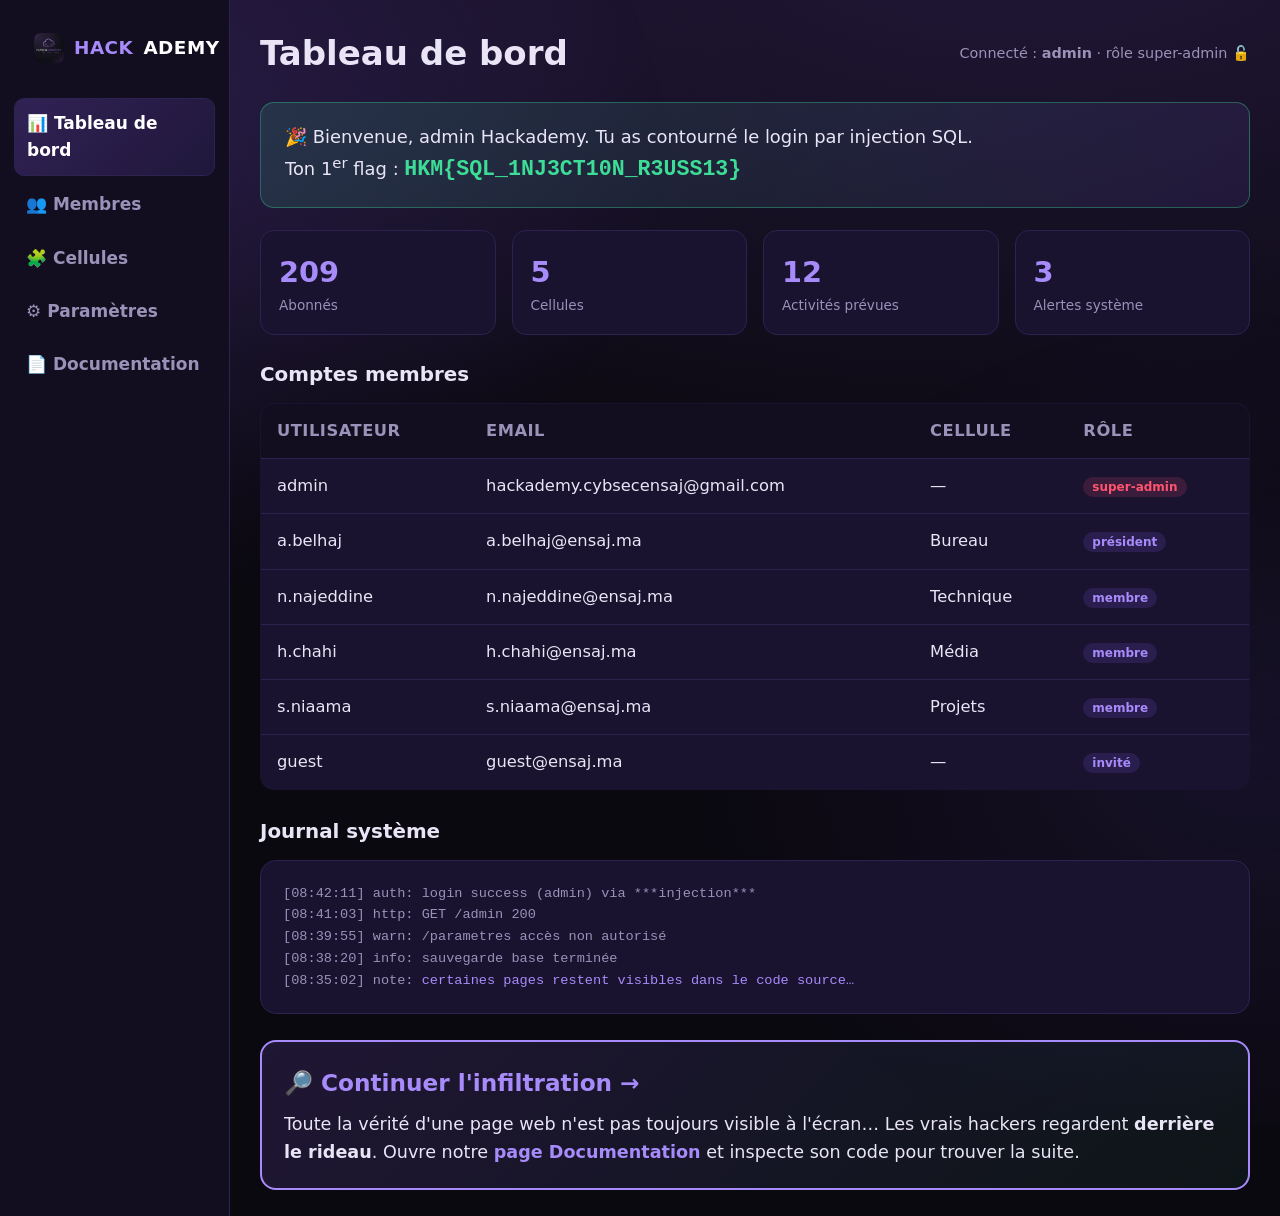
==== admin.html @ 4e55d0b2 "Site CTF Hackademy - chasse au tresor d'integration" ====
<!DOCTYPE html>
<html lang="fr">
<head>
<meta charset="UTF-8">
<meta name="viewport" content="width=device-width, initial-scale=1.0">
<title>Hackademy — Panneau Admin</title>
<link rel="stylesheet" href="styles.css">
</head>
<body>
<div class="admin">

  <!-- ===== SIDEBAR ===== -->
  <aside class="sidebar">
    <a class="brand" href="admin.html"><img src="assets/logo.jpg" alt="" style="height:30px;width:30px;border-radius:7px"><span>HACK</span><b>ADEMY</b></a>
    <a class="active" href="admin.html">📊 Tableau de bord</a>
    <a href="site.html#membres">👥 Membres</a>
    <a href="site.html#cellules">🧩 Cellules</a>
    <a href="parametres.html">⚙️ Paramètres</a>
    <a href="documentation.html">📄 Documentation</a>
  </aside>

  <!-- ===== MAIN ===== -->
  <main class="main">
    <div class="topbar">
      <h1 style="margin:0">Tableau de bord</h1>
      <div class="who">Connecté : <b>admin</b> · rôle super-admin 🔓</div>
    </div>

    <!-- Flag étape 1 -->
    <div class="flag-banner">
      🎉 Bienvenue, admin Hackademy. Tu as contourné le login par injection SQL.<br>
      Ton 1<sup>er</sup> flag : <span class="flag">HKM{SQL_1NJ3CT10N_R3USS13}</span>
    </div>

    <!-- Stats -->
    <div class="stats">
      <div class="stat"><div class="n">209</div><div class="l">Abonnés</div></div>
      <div class="stat"><div class="n">5</div><div class="l">Cellules</div></div>
      <div class="stat"><div class="n">12</div><div class="l">Activités prévues</div></div>
      <div class="stat"><div class="n">3</div><div class="l">Alertes système</div></div>
    </div>

    <!-- Table membres (décor) -->
    <h3 style="margin:6px 0 12px">Comptes membres</h3>
    <table>
      <thead><tr><th>Utilisateur</th><th>Email</th><th>Cellule</th><th>Rôle</th></tr></thead>
      <tbody>
        <tr><td>admin</td><td>hackademy.cybsecensaj@gmail.com</td><td>—</td><td><span class="badge b-admin">super-admin</span></td></tr>
        <tr><td>a.belhaj</td><td>a.belhaj@ensaj.ma</td><td>Bureau</td><td><span class="badge b-member">président</span></td></tr>
        <tr><td>n.najeddine</td><td>n.najeddine@ensaj.ma</td><td>Technique</td><td><span class="badge b-member">membre</span></td></tr>
        <tr><td>h.chahi</td><td>h.chahi@ensaj.ma</td><td>Média</td><td><span class="badge b-member">membre</span></td></tr>
        <tr><td>s.niaama</td><td>s.niaama@ensaj.ma</td><td>Projets</td><td><span class="badge b-member">membre</span></td></tr>
        <tr><td>guest</td><td>guest@ensaj.ma</td><td>—</td><td><span class="badge b-member">invité</span></td></tr>
      </tbody>
    </table>

    <!-- Logs (décor) -->
    <h3 style="margin:26px 0 12px">Journal système</h3>
    <div class="card mono" style="font-size:.85rem;color:var(--muted)">
      [08:42:11] auth: login success (admin) via ***injection***<br>
      [08:41:03] http: GET /admin 200<br>
      [08:39:55] warn: /parametres accès non autorisé<br>
      [08:38:20] info: sauvegarde base terminée<br>
      [08:35:02] note: <span style="color:var(--violet)">certaines pages restent visibles dans le code source…</span>
    </div>

    <!-- Piste vers l'étape suivante -->
    <div class="card hint-cta" style="margin-top:26px">
      <h3>🔎 Continuer l'infiltration <span class="arrow">→</span></h3>
      <p style="color:var(--text)">Toute la vérité d'une page web n'est pas toujours visible à l'écran…
      Les vrais hackers regardent <b>derrière le rideau</b>. Ouvre notre
      <a href="documentation.html"><b>page Documentation</b></a> et inspecte son code pour trouver la suite.</p>
    </div>
  </main>
</div>
</body>
</html>
---- styles.css ----
/* ============================================================
   HACKADEMY — CTF d'intégration — feuille de style commune
   ============================================================ */
:root{
  --bg:#0b0910; --bg2:#120e1f; --card:#191330; --card2:#211a3d;
  --border:#2c2350; --violet:#a78bfa; --violet2:#8b5cf6; --violet-d:#6d4bd8;
  --text:#e9e5f6; --muted:#9a92b8; --danger:#ff5470; --green:#3ddc97;
  --radius:16px; --mono:"SFMono-Regular",Consolas,"Liberation Mono",Menlo,monospace;
}
*{box-sizing:border-box}
html{scroll-behavior:smooth}
body{
  margin:0;background:var(--bg);color:var(--text);
  font-family:"Segoe UI",Roboto,system-ui,-apple-system,sans-serif;
  line-height:1.6;
  background-image:radial-gradient(1200px 600px at 80% -10%,rgba(139,92,246,.18),transparent),
                   radial-gradient(900px 500px at -10% 10%,rgba(109,75,216,.14),transparent);
  background-attachment:fixed;
}
a{color:var(--violet);text-decoration:none}
a:hover{text-decoration:underline}
img{max-width:100%}
.container{max-width:1080px;margin:0 auto;padding:0 20px}
.mono{font-family:var(--mono)}

/* ---------- NAV ---------- */
.nav{position:sticky;top:0;z-index:50;background:rgba(11,9,16,.85);
  backdrop-filter:blur(10px);border-bottom:1px solid var(--border)}
.nav .container{display:flex;align-items:center;gap:18px;height:64px}
.brand{display:flex;align-items:center;gap:10px;font-weight:800;letter-spacing:.5px}
.brand img{height:34px;width:34px;border-radius:8px;object-fit:cover}
.brand b{color:#fff}.brand span{color:var(--violet)}
.nav-links{margin-left:auto;display:flex;gap:22px;align-items:center;flex-wrap:wrap}
.nav-links a{color:var(--muted);font-size:.94rem;font-weight:600}
.nav-links a:hover{color:var(--text);text-decoration:none}
.btn{display:inline-flex;align-items:center;gap:8px;background:linear-gradient(135deg,var(--violet2),var(--violet-d));
  color:#fff;padding:10px 18px;border-radius:12px;font-weight:700;border:none;cursor:pointer;font-size:.95rem}
.btn:hover{filter:brightness(1.1);text-decoration:none}
.btn.ghost{background:transparent;border:1px solid var(--border);color:var(--text)}

/* ---------- HERO ---------- */
.hero{text-align:center;padding:70px 0 50px}
.hero img.logo{width:170px;height:170px;border-radius:24px;object-fit:cover;
  box-shadow:0 0 60px rgba(139,92,246,.35);margin-bottom:20px}
.hero h1{font-size:2.6rem;margin:.2em 0;letter-spacing:1px}
.hero h1 .g{background:linear-gradient(90deg,#fff,var(--violet));-webkit-background-clip:text;background-clip:text;color:transparent}
.tagline{color:var(--violet);font-weight:700;letter-spacing:3px;text-transform:uppercase;font-size:.95rem}
.subtitle{color:var(--muted);max-width:620px;margin:14px auto 26px}

/* ---------- SECTIONS ---------- */
section{padding:46px 0}
.section-title{font-size:1.7rem;margin:0 0 6px}
.section-title .bar{color:var(--violet);font-family:var(--mono)}
.section-sub{color:var(--muted);margin:0 0 26px}
.grid{display:grid;gap:18px}
.grid.c3{grid-template-columns:repeat(3,1fr)}
.grid.c4{grid-template-columns:repeat(4,1fr)}
.grid.c5{grid-template-columns:repeat(5,1fr)}
.card{background:var(--card);border:1px solid var(--border);border-radius:var(--radius);padding:22px}
.card h3{margin:0 0 8px;font-size:1.12rem}
.card p{color:var(--muted);margin:0;font-size:.95rem}
.cell-ico{width:46px;height:46px;border-radius:12px;display:grid;place-items:center;
  background:rgba(139,92,246,.15);border:1px solid var(--border);font-size:1.4rem;margin-bottom:12px}

/* values row */
.values{display:grid;grid-template-columns:repeat(3,1fr);gap:18px;margin-top:10px}
.value{background:var(--card2);border:1px solid var(--border);border-radius:var(--radius);padding:20px;text-align:center}
.value .v-ico{font-size:1.8rem}
.value h4{margin:8px 0 4px;color:var(--violet)}

/* activities */
.act{display:flex;gap:14px;align-items:flex-start;background:var(--card);border:1px solid var(--border);
  border-radius:14px;padding:16px}
.act .a-ico{font-size:1.3rem}

/* members */
.member{background:var(--card);border:1px solid var(--border);border-radius:var(--radius);overflow:hidden;text-align:center}
.member img{width:100%;aspect-ratio:4/5;object-fit:cover;display:block}
.member .m-body{padding:14px}
.member .m-name{font-weight:700}
.member .m-role{color:var(--violet);font-size:.85rem;margin-top:2px}

/* ---------- FOOTER ---------- */
.footer{border-top:1px solid var(--border);padding:34px 0;margin-top:30px;color:var(--muted);font-size:.9rem}
.footer .container{display:flex;flex-wrap:wrap;gap:16px;justify-content:space-between;align-items:center}
.socials a{color:var(--muted);margin-left:14px}

/* ---------- AUTH / GATE / LOGIN ---------- */
.auth-wrap{min-height:100vh;display:grid;place-items:center;padding:30px}
.auth-card{width:100%;max-width:430px;background:var(--card);border:1px solid var(--border);
  border-radius:20px;padding:34px;box-shadow:0 20px 60px rgba(0,0,0,.4)}
.auth-card .logo-sm{width:70px;height:70px;border-radius:16px;object-fit:cover;display:block;margin:0 auto 16px;box-shadow:0 0 30px rgba(139,92,246,.4)}
.auth-card h2{text-align:center;margin:0 0 4px}
.auth-card .hint{color:var(--muted);text-align:center;font-size:.9rem;margin-bottom:22px}
label{display:block;font-size:.85rem;color:var(--muted);margin:14px 0 6px;font-weight:600}
input[type=text],input[type=password]{width:100%;padding:13px 14px;border-radius:11px;border:1px solid var(--border);
  background:#0e0b19;color:var(--text);font-size:1rem;font-family:var(--mono)}
input:focus{outline:none;border-color:var(--violet)}
.auth-card .btn{width:100%;justify-content:center;margin-top:20px;padding:13px}
.tip{margin-top:16px;padding:12px 14px;border-radius:11px;background:rgba(139,92,246,.08);
  border:1px dashed var(--border);color:var(--muted);font-size:.86rem}

/* red SQLi note */
.sqli-note{margin-top:20px;border:1px solid var(--danger);border-radius:14px;overflow:hidden;
  background:rgba(255,84,112,.06);animation:pop .25s ease}
@keyframes pop{from{transform:scale(.97);opacity:0}to{transform:scale(1);opacity:1}}
.sqli-note .head{background:var(--danger);color:#fff;padding:10px 16px;font-weight:800;letter-spacing:.5px;display:flex;align-items:center;gap:8px}
.sqli-note .body{padding:16px}
.sqli-note h5{margin:14px 0 4px;color:var(--danger)}
.sqli-note p{margin:0;color:var(--text);font-size:.92rem}
.sqli-note .analogy{color:var(--muted);font-style:italic}
.code-box{display:block;background:#0a0812;border:1px solid var(--border);border-left:3px solid var(--violet);
  padding:12px 14px;border-radius:8px;font-family:var(--mono);color:var(--green);margin:8px 0;overflow-x:auto;white-space:pre}
.msg{margin-top:14px;padding:11px 14px;border-radius:10px;font-weight:600}
.msg.err{background:rgba(255,84,112,.12);color:var(--danger);border:1px solid rgba(255,84,112,.3)}
.msg.ok{background:rgba(61,220,151,.12);color:var(--green);border:1px solid rgba(61,220,151,.3)}

/* ---------- ADMIN ---------- */
.admin{display:grid;grid-template-columns:230px 1fr;min-height:100vh}
.sidebar{background:var(--bg2);border-right:1px solid var(--border);padding:22px 14px}
.sidebar .brand{margin:0 8px 24px}
.sidebar a{display:flex;align-items:center;gap:10px;color:var(--muted);padding:11px 12px;border-radius:10px;font-weight:600;margin-bottom:4px}
.sidebar a:hover{background:var(--card);color:var(--text);text-decoration:none}
.sidebar a.active{background:linear-gradient(135deg,rgba(139,92,246,.25),rgba(109,75,216,.15));color:#fff;border:1px solid var(--border)}
.main{padding:26px 30px}
.topbar{display:flex;align-items:center;justify-content:space-between;margin-bottom:22px}
.topbar .who{color:var(--muted);font-size:.9rem}
.flag-banner{background:linear-gradient(135deg,rgba(61,220,151,.14),rgba(139,92,246,.10));
  border:1px solid rgba(61,220,151,.35);border-radius:14px;padding:16px 20px;margin-bottom:22px}
.flag-banner .flag{font-family:var(--mono);color:var(--green);font-size:1.1rem;font-weight:800}
.stats{display:grid;grid-template-columns:repeat(4,1fr);gap:16px;margin-bottom:24px}
.stat{background:var(--card);border:1px solid var(--border);border-radius:14px;padding:18px}
.stat .n{font-size:1.8rem;font-weight:800;color:var(--violet)}
.stat .l{color:var(--muted);font-size:.85rem}
table{width:100%;border-collapse:collapse;background:var(--card);border:1px solid var(--border);border-radius:14px;overflow:hidden}
th,td{padding:12px 16px;text-align:left;font-size:.92rem;border-bottom:1px solid var(--border)}
th{background:var(--bg2);color:var(--muted);font-size:.8rem;text-transform:uppercase;letter-spacing:.5px}
tr:last-child td{border-bottom:none}
.badge{padding:3px 9px;border-radius:20px;font-size:.75rem;font-weight:700}
.badge.b-admin{background:rgba(255,84,112,.15);color:var(--danger)}
.badge.b-member{background:rgba(139,92,246,.15);color:var(--violet)}

/* ---------- DOC PAGES ---------- */
.doc{max-width:820px;margin:0 auto;padding:40px 20px}
.doc h1{font-size:2rem}
.callout{background:var(--card);border:1px solid var(--border);border-left:4px solid var(--violet);
  border-radius:12px;padding:20px 22px;margin:20px 0}
.callout h4{margin:0 0 8px;color:var(--violet)}
.callout .analogy{color:var(--muted);font-style:italic;margin:10px 0}
.steps{counter-reset:s;list-style:none;padding:0}
.steps li{counter-increment:s;position:relative;padding:12px 12px 12px 52px;margin-bottom:10px;
  background:var(--card);border:1px solid var(--border);border-radius:12px}
.steps li::before{content:counter(s);position:absolute;left:12px;top:12px;width:28px;height:28px;
  background:var(--violet2);color:#fff;border-radius:50%;display:grid;place-items:center;font-weight:800}
.next-link{display:block;background:rgba(139,92,246,.1);border:1px dashed var(--violet);border-radius:12px;
  padding:16px;margin-top:24px;font-family:var(--mono);word-break:break-all}

/* ---------- GALERIE FINALE ---------- */
.final{min-height:100vh;display:grid;place-items:center;padding:30px;text-align:center}
.final-card{max-width:640px}
.final .big{font-size:2.1rem;font-weight:900;letter-spacing:1px;line-height:1.2;
  background:linear-gradient(90deg,var(--green),var(--violet));-webkit-background-clip:text;background-clip:text;color:transparent}
.flag-input{display:flex;align-items:center;gap:6px;justify-content:center;margin:26px 0;font-family:var(--mono);font-size:1.5rem;flex-wrap:wrap}
.flag-input .brace{color:var(--violet);font-weight:800}
.flag-input input{width:180px;text-align:center;font-size:1.3rem;padding:10px}

/* ---------- RESPONSIVE ---------- */
@media(max-width:860px){
  .grid.c3,.grid.c4,.grid.c5{grid-template-columns:repeat(2,1fr)}
  .values,.stats{grid-template-columns:1fr 1fr}
  .admin{grid-template-columns:1fr}
  .sidebar{border-right:none;border-bottom:1px solid var(--border);display:flex;flex-wrap:wrap;gap:6px}
  .sidebar .brand{width:100%}
  .sidebar a{margin:0}
  .nav-links{display:none}
  .hero h1{font-size:2rem}
}
@media(max-width:520px){
  .grid.c3,.grid.c4,.grid.c5,.values,.stats{grid-template-columns:1fr}
  .stats{grid-template-columns:1fr 1fr}
}

/* =====================================================================
   v2 — TEXTES PLUS GRANDS + INDICES VOYANTS + MOUVEMENT FLUIDE
   (bloc ajouté à la fin : ces règles priment sur celles au-dessus)
   ===================================================================== */
body{font-size:17px}

.hero{padding:84px 0 56px}
.hero h1{font-size:3.4rem}
.tagline{font-size:1.1rem;letter-spacing:4px}
.subtitle{font-size:1.2rem;max-width:700px}
.section-title{font-size:2.15rem}
.section-sub{font-size:1.1rem}
.card h3{font-size:1.28rem}
.card p{font-size:1.04rem}
.cell-ico{width:54px;height:54px;font-size:1.7rem}
.value .v-ico{font-size:2.1rem}
.value h4{font-size:1.25rem}
.value p{font-size:1.05rem}
.act .a-ico{font-size:1.6rem}
.act b{font-size:1.08rem}
.act span{font-size:.98rem !important}
.member .m-name{font-size:1.12rem}
.member .m-role{font-size:.95rem}
.nav-links a{font-size:1.02rem}
.brand{font-size:1.15rem}
.btn{font-size:1.08rem;padding:14px 24px;border-radius:14px}
.auth-card{max-width:470px;padding:38px}
.auth-card h2{font-size:1.8rem}
.auth-card .hint{font-size:1.02rem}
label{font-size:.95rem}
input[type=text],input[type=password]{font-size:1.15rem;padding:15px 16px}
.msg{font-size:1.05rem;padding:14px 16px}
.doc{font-size:1.1rem;max-width:860px}
.doc h1{font-size:2.5rem}
.callout{padding:24px 26px}
.callout h4{font-size:1.3rem}
.callout p{font-size:1.06rem}
.steps li{font-size:1.08rem;padding:16px 16px 16px 58px}
.steps li::before{width:32px;height:32px;font-size:1.05rem}
.flag-banner{font-size:1.12rem;padding:20px 24px}
.flag-banner .flag{font-size:1.35rem}
th,td{font-size:1.02rem;padding:14px 16px}

/* ---------- INDICES TRÈS VISIBLES ---------- */
/* Encadré-astuce fort (ex : "le mot de passe est password") */
.hint-strong{
  margin-top:20px;padding:16px 18px;border-radius:14px;font-size:1.06rem;
  background:linear-gradient(135deg,rgba(139,92,246,.16),rgba(139,92,246,.05));
  border:2px solid var(--violet);color:var(--text);
  animation:hintPulse 2.4s ease-in-out infinite;
}
.hint-strong b{color:var(--violet)}
@keyframes hintPulse{
  0%,100%{box-shadow:0 0 0 0 rgba(139,92,246,.0)}
  50%{box-shadow:0 0 26px 2px rgba(139,92,246,.45)}
}
/* Carte "prochaine étape" qui attire l'oeil */
.hint-cta{
  border:2px solid var(--violet) !important;
  background:linear-gradient(135deg,rgba(139,92,246,.16),rgba(61,220,151,.06)) !important;
  animation:hintPulse 2.4s ease-in-out infinite;
}
.hint-cta h3{color:var(--violet);font-size:1.45rem}
.hint-cta p{font-size:1.1rem;color:var(--text)}
.arrow{display:inline-block;animation:nudge 1.1s ease-in-out infinite;font-weight:900}
@keyframes nudge{0%,100%{transform:translateX(0)}50%{transform:translateX(7px)}}
.next-link{font-size:1.05rem;border-width:2px;animation:hintPulse 2.4s ease-in-out infinite}

/* SQLi note un peu plus grande */
.sqli-note .head{font-size:1.2rem}
.sqli-note h5{font-size:1.12rem}
.sqli-note p{font-size:1.04rem}
.code-box{font-size:1.05rem}

/* ---------- MOUVEMENT / ANIMATIONS ---------- */
/* apparition au scroll */
.reveal{opacity:0;transform:translateY(30px);transition:opacity .7s cubic-bezier(.2,.7,.2,1),transform .7s cubic-bezier(.2,.7,.2,1)}
.reveal.in{opacity:1;transform:none}

/* survol : les cartes se soulèvent */
.card,.value,.act,.member,.stat{transition:transform .28s ease,box-shadow .28s ease,border-color .28s ease}
.card:hover,.value:hover,.act:hover,.member:hover,.stat:hover{
  transform:translateY(-7px);border-color:var(--violet);
  box-shadow:0 16px 44px rgba(139,92,246,.22)}
.member:hover img{transform:scale(1.04)}
.member img{transition:transform .4s ease}
.btn{transition:transform .18s ease,filter .18s ease,box-shadow .18s ease}
.btn:hover{transform:translateY(-2px);box-shadow:0 10px 26px rgba(139,92,246,.4)}

/* logo qui flotte + halo qui respire */
@keyframes floaty{0%,100%{transform:translateY(0)}50%{transform:translateY(-14px)}}
@keyframes halo{0%,100%{box-shadow:0 0 60px rgba(139,92,246,.35)}50%{box-shadow:0 0 100px rgba(139,92,246,.65)}}
.hero img.logo{animation:floaty 5.5s ease-in-out infinite, halo 4.5s ease-in-out infinite}

/* fond animé subtil */
body::before{content:"";position:fixed;inset:-25%;z-index:-1;pointer-events:none;
  background:radial-gradient(650px 460px at 18% 28%,rgba(139,92,246,.14),transparent),
             radial-gradient(560px 440px at 82% 72%,rgba(109,75,216,.12),transparent);
  animation:drift 20s ease-in-out infinite}
@keyframes drift{0%,100%{transform:translate(0,0)}50%{transform:translate(4%,-3%)}}

/* entrée douce des cartes plein écran (login, gate, final) */
@keyframes riseIn{from{opacity:0;transform:translateY(24px) scale(.98)}to{opacity:1;transform:none}}
.auth-card,.final-card{animation:riseIn .6s cubic-bezier(.2,.7,.2,1) both}

@media(max-width:520px){
  .hero h1{font-size:2.5rem}
  .section-title{font-size:1.8rem}
}

/* =====================================================================
   v3 — HERO 2 COLONNES (première impression dense, remplit les 2 côtés)
   ===================================================================== */
.hero2{padding:42px 0 30px}
.hero2-grid{display:grid;grid-template-columns:1.05fr .95fr;gap:46px;align-items:center}
.hero2-left h1{font-size:3.6rem;margin:6px 0 12px;letter-spacing:1px;
  background:linear-gradient(90deg,#fff,var(--violet));-webkit-background-clip:text;background-clip:text;color:transparent}
.hero2-sub{font-size:1.18rem;color:var(--muted);max-width:560px;margin:0 0 22px}
.hero2-sub b{color:var(--text)}
.hero2-values{display:grid;gap:12px;margin-bottom:24px}
.v-chip{display:flex;gap:14px;align-items:center;background:var(--card);border:1px solid var(--border);
  border-radius:14px;padding:12px 16px;transition:transform .25s,border-color .25s}
.v-chip:hover{transform:translateX(5px);border-color:var(--violet)}
.v-chip .ico{font-size:1.7rem;line-height:1}
.v-chip b{color:var(--violet);font-size:1.1rem;display:block}
.v-chip small{color:var(--muted);font-size:.98rem}
.hero2-cta{display:flex;gap:14px;flex-wrap:wrap}
.hero2-right{display:flex;flex-direction:column;align-items:center;gap:22px}
.hero2-logo{width:230px;height:230px;border-radius:28px;object-fit:cover;
  box-shadow:0 0 70px rgba(139,92,246,.45);animation:floaty 5.5s ease-in-out infinite,halo 4.5s ease-in-out infinite}
.hero2-stats{display:flex;gap:14px;width:100%;justify-content:center}
.hstat{flex:1;text-align:center;background:var(--card2);border:1px solid var(--border);border-radius:14px;padding:14px 8px}
.hstat .n{display:block;font-size:1.9rem;font-weight:800;color:var(--violet)}
.hstat .l{font-size:.9rem;color:var(--muted)}
.hero2-cells{display:flex;flex-wrap:wrap;gap:8px;justify-content:center}
.hero2-cells span{background:rgba(139,92,246,.12);border:1px solid var(--border);border-radius:999px;
  padding:7px 14px;font-size:.92rem;color:var(--text)}
@media(max-width:900px){
  .hero2-grid{grid-template-columns:1fr;gap:28px}
  .hero2-right{order:-1}
  .hero2-logo{width:160px;height:160px}
  .hero2-left h1{font-size:2.7rem;text-align:center}
  .hero2-left .tagline{text-align:center}
  .hero2-sub{text-align:center;margin-left:auto;margin-right:auto}
  .hero2-cta{justify-content:center}
}

/* =====================================================================
   v4 — tagline à icônes + valeurs compactes + bureau en 1re impression
   ===================================================================== */
.tagline-ico{display:flex;gap:9px;align-items:center;flex-wrap:wrap;font-size:1.02rem;font-weight:700;
  letter-spacing:2px;text-transform:uppercase;color:var(--violet);margin-bottom:6px}
.tagline-ico .ti{color:#fff;background:rgba(139,92,246,.2);border:1px solid var(--border);
  border-radius:7px;padding:2px 8px;font-family:var(--mono);margin-right:5px;letter-spacing:0}
.tagline-ico .sep{color:var(--muted)}

/* valeurs en ligne (3 colonnes, compactes) */
.hero2-values.row3{display:grid;grid-template-columns:repeat(3,1fr);gap:10px;margin-bottom:20px}
.hero2-values.row3 .v-chip{flex-direction:column;align-items:flex-start;gap:2px;padding:12px 13px}
.hero2-values.row3 .v-chip .ico{font-size:1.5rem}
.hero2-values.row3 .v-chip b{font-size:1rem}
.hero2-values.row3 .v-chip small{font-size:.85rem}

/* bandeau bureau (1re impression) */
.bureau-strip{margin-top:26px;border-top:1px solid var(--border);padding-top:20px}
.bureau-head{display:flex;align-items:center;gap:10px;font-size:1.15rem;margin-bottom:16px}
.bureau-head b{color:var(--text)}
.bureau-all{margin-left:auto;color:var(--violet);font-size:.95rem;font-weight:600}
.bureau-row{display:grid;grid-template-columns:repeat(8,1fr);gap:14px}
.mini-member{text-align:center}
.mini-member img{width:100%;aspect-ratio:4/5;border-radius:14px;object-fit:cover;
  object-position:center top;border:1px solid var(--border);box-shadow:0 6px 18px rgba(0,0,0,.35);
  transition:transform .25s,border-color .25s}
.mini-member:hover img{transform:translateY(-4px);border-color:var(--violet)}
.mini-member .mm-name{font-size:.8rem;font-weight:700;margin-top:7px;line-height:1.15}
.mini-member .mm-role{font-size:.72rem;color:var(--violet)}
@media(max-width:900px){
  .hero2-values.row3{grid-template-columns:1fr}
  .bureau-row{grid-template-columns:repeat(4,1fr)}
}
@media(max-width:520px){ .bureau-row{grid-template-columns:repeat(3,1fr)} }
.mini-member{text-decoration:none}
.mini-member:hover{text-decoration:none}
.mini-member .mm-name{color:var(--text)}
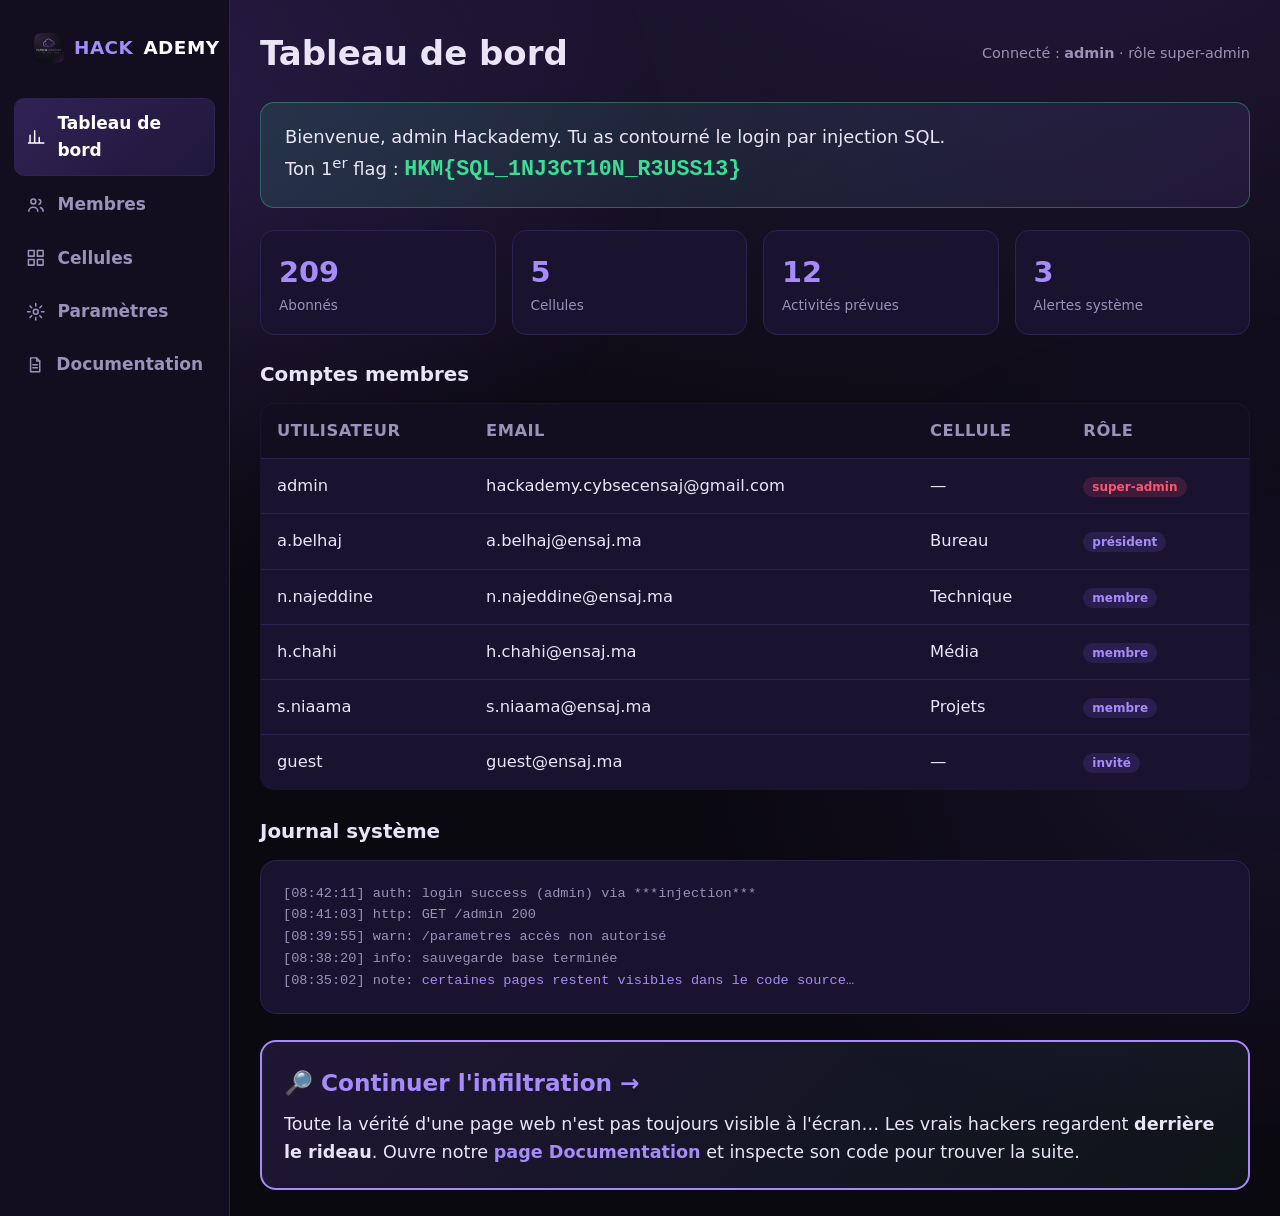
==== commit 9e19f79c: "Add files via upload" ====
--- a/admin.html
+++ b/admin.html
@@ -3,6 +3,7 @@
 <head>
 <meta charset="UTF-8">
 <meta name="viewport" content="width=device-width, initial-scale=1.0">
+<meta name="robots" content="noindex, nofollow">
 <title>Hackademy — Panneau Admin</title>
 <link rel="stylesheet" href="styles.css">
 </head>
@@ -11,24 +12,24 @@
 
   <!-- ===== SIDEBAR ===== -->
   <aside class="sidebar">
-    <a class="brand" href="admin.html"><img src="assets/logo.jpg" alt="" style="height:30px;width:30px;border-radius:7px"><span>HACK</span><b>ADEMY</b></a>
-    <a class="active" href="admin.html">📊 Tableau de bord</a>
-    <a href="site.html#membres">👥 Membres</a>
-    <a href="site.html#cellules">🧩 Cellules</a>
-    <a href="parametres.html">⚙️ Paramètres</a>
-    <a href="documentation.html">📄 Documentation</a>
+    <a class="brand" href="admin.html"><img src="logo.jpg" alt="" style="height:30px;width:30px;border-radius:7px"><span>HACK</span><b>ADEMY</b></a>
+    <a class="active" href="admin.html"><svg class="ic" viewBox="0 0 24 24"><path d="M4 20V10M10 20V4M16 20v-7M22 20H2"/></svg> Tableau de bord</a>
+    <a href="site.html#membres"><svg class="ic" viewBox="0 0 24 24"><circle cx="9" cy="8" r="3"/><path d="M3.5 20c0-3 2.7-5 5.5-5s5.5 2 5.5 5"/><path d="M16 5.5a3 3 0 010 5.8M21 20c0-2.2-1.3-4-3.2-4.7"/></svg> Membres</a>
+    <a href="site.html#cellules"><svg class="ic" viewBox="0 0 24 24"><rect x="3" y="3" width="7" height="7"/><rect x="14" y="3" width="7" height="7"/><rect x="3" y="14" width="7" height="7"/><rect x="14" y="14" width="7" height="7"/></svg> Cellules</a>
+    <a href="parametres.html"><svg class="ic" viewBox="0 0 24 24"><circle cx="12" cy="12" r="3"/><path d="M12 2v3M12 19v3M4.9 4.9l2.1 2.1M17 17l2.1 2.1M2 12h3M19 12h3M4.9 19.1l2.1-2.1M17 7l2.1-2.1"/></svg> Paramètres</a>
+    <a href="documentation.html"><svg class="ic" viewBox="0 0 24 24"><path d="M6 3h8l4 4v14H6z"/><path d="M14 3v4h4M9 12h6M9 16h6"/></svg> Documentation</a>
   </aside>
 
   <!-- ===== MAIN ===== -->
   <main class="main">
     <div class="topbar">
       <h1 style="margin:0">Tableau de bord</h1>
-      <div class="who">Connecté : <b>admin</b> · rôle super-admin 🔓</div>
+      <div class="who">Connecté : <b>admin</b> · rôle super-admin</div>
     </div>
 
     <!-- Flag étape 1 -->
     <div class="flag-banner">
-      🎉 Bienvenue, admin Hackademy. Tu as contourné le login par injection SQL.<br>
+      Bienvenue, admin Hackademy. Tu as contourné le login par injection SQL.<br>
       Ton 1<sup>er</sup> flag : <span class="flag">HKM{SQL_1NJ3CT10N_R3USS13}</span>
     </div>
 
--- a/styles.css
+++ b/styles.css
@@ -364,3 +364,20 @@
 .mini-member{text-decoration:none}
 .mini-member:hover{text-decoration:none}
 .mini-member .mm-name{color:var(--text)}
+
+/* =====================================================================
+   v5 — icones dessinees (SVG au trait) a la place des emojis decoratifs
+   ===================================================================== */
+.ic{width:1em;height:1em;display:inline-block;vertical-align:-.14em;fill:none;
+  stroke:currentColor;stroke-width:1.9;stroke-linecap:round;stroke-linejoin:round}
+.cell-ico{color:var(--violet)}
+.v-chip .ico{color:var(--violet);display:inline-flex;align-items:center}
+.act .a-ico{color:var(--violet);display:inline-flex;align-items:center}
+.tagline-ico .ti{display:inline-flex;align-items:center}
+.tagline-ico .ti .ic{width:.95em;height:.95em}
+.btn .ic{width:1.05em;height:1.05em}
+.nav-links .ic{width:1.05em;height:1.05em;vertical-align:-.2em;margin-right:2px}
+.bureau-head .ic{width:1.2em;height:1.2em;color:var(--violet);vertical-align:-.22em;margin-right:4px}
+.sidebar a .ic{width:1.15em;height:1.15em;margin-right:2px}
+.footer .ic{color:var(--violet);vertical-align:-.2em;margin-right:4px}
+.ban-ico{color:var(--danger);width:2.2em;height:2.2em;display:inline-block;margin-bottom:8px}
